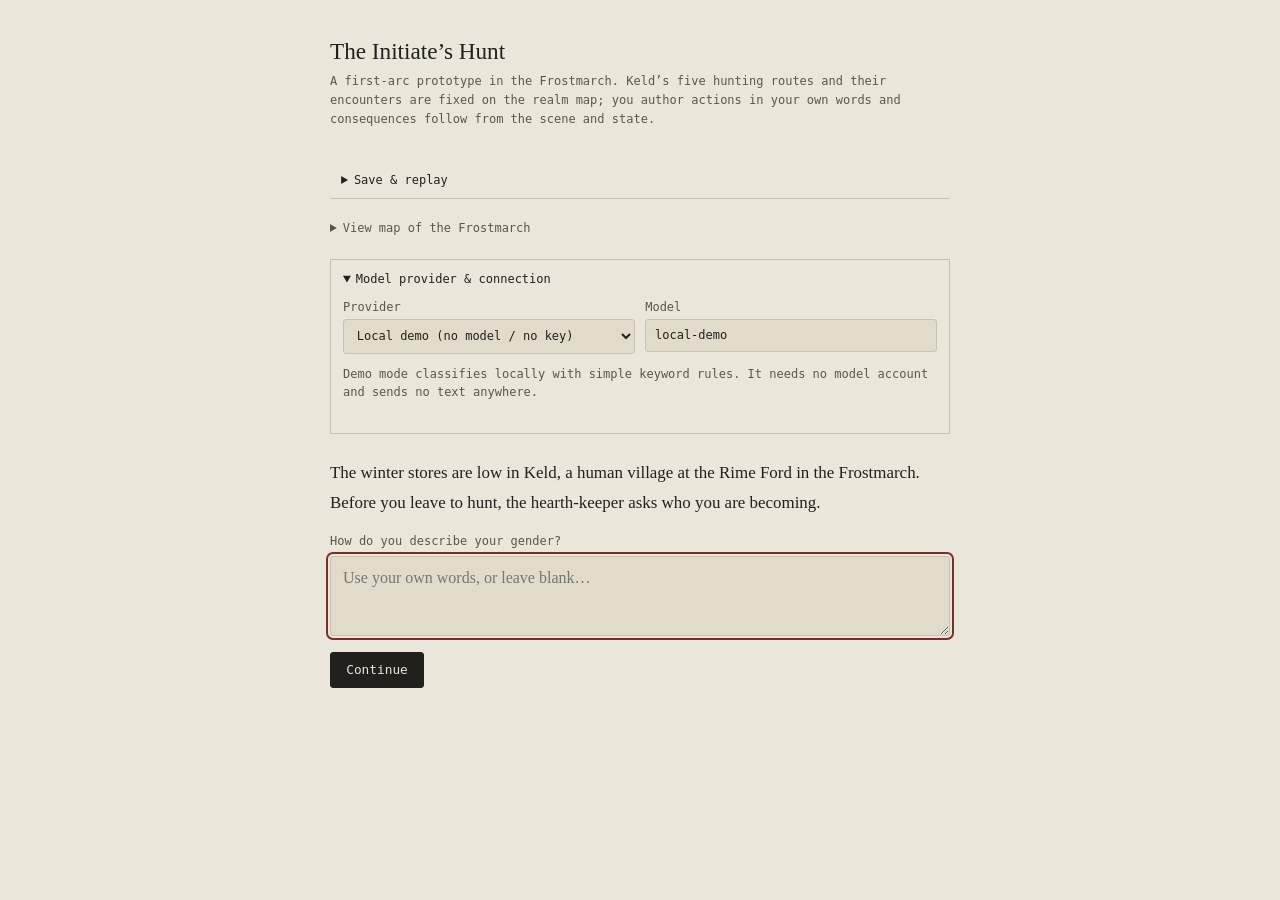
==== index.html @ 9d52b93b "refactor: split prototype into ES modules, add v0.2 rules and docs Split the single-file prototype i" ====
<!doctype html>
<html lang="en">

<head>
  <meta charset="utf-8">
  <meta name="viewport" content="width=device-width, initial-scale=1, viewport-fit=cover">
  <title>The Initiate’s Hunt — interactive fiction prototype</title>
  <link rel="stylesheet" href="styles.css">
</head>

<body>
  <main class="wrap">
    <header class="masthead">
      <h1>The Initiate’s Hunt</h1>
      <p class="note">A first-arc prototype in the Frostmarch. Keld’s five hunting routes and their encounters are fixed
        on the realm map; you author actions in your own words and consequences follow from the scene and state.</p>
    </header>

    <details class="run-tools">
      <summary>Save &amp; replay</summary>
      <div class="run-controls">
        <label for="run-seed">Run seed
          <input id="run-seed" autocomplete="off" spellcheck="false">
        </label>
        <button id="save-now" type="button">Save now</button>
        <button id="resume-run" type="button">Resume saved run</button>
        <button id="replay-seed" type="button">Start / replay this seed</button>
        <button id="new-run" type="button">New random run</button>
      </div>
      <p class="save-note" id="save-note" aria-live="polite">The story and draft auto-save on this device. The seed
        repeats random mutation rolls; model classifications may vary. API keys are never saved.</p>
    </details>

    <details class="realm-map">
      <summary>View map of the Frostmarch</summary>
      <img src="frostmarch-realm-map.svg" alt="Map of the Frostmarch showing Keld and five fixed hunting routes.">
      <p class="map-caption"><a href="frostmarch-realm-map.svg" target="_blank" rel="noopener">Open the full-size realm
          map</a></p>
    </details>

    <details class="provider" id="provider-panel" open>
      <summary>Model provider &amp; connection</summary>
      <div class="provider-grid">
        <label>Provider
          <select id="provider">
            <option value="demo">Local demo (no model / no key)</option>
            <option value="claude-app">Claude in-app</option>
            <option value="anthropic">Claude API</option>
            <option value="openai">OpenAI API</option>
            <option value="qwen">Qwen API</option>
            <option value="local">Local OpenAI-compatible model</option>
            <option value="jev">Jev classifier</option>
          </select>
        </label>
        <label>Model
          <input id="model" value="local-demo" autocomplete="off">
        </label>
        <label id="endpoint-wrap" hidden>API endpoint
          <input id="endpoint" value="" autocomplete="off" spellcheck="false">
        </label>
        <label id="key-wrap" hidden>API key
          <input id="api-key" type="password" placeholder="Enter key; kept for this tab only" autocomplete="off">
        </label>
      </div>
      <p class="provider-help" id="provider-help">Demo mode uses a small local keyword classifier. No story text leaves
        this page. Choose a hosted provider and enter your own API key to use that model.</p>
      <div class="provider-status" id="provider-status" aria-live="polite"></div>
    </details>

    <div id="transcript" role="log" aria-live="polite" aria-relevant="additions"></div>
    <div id="stats" class="stats" aria-live="polite" hidden></div>
    <div id="composer"></div>
  </main>

  <p id="boot-warning" class="boot-warning" hidden>
    This page uses JavaScript modules, which browsers block on <code>file://</code>. Serve the folder over HTTP
    (for example <code>python -m http.server 8000</code>) and open <code>http://localhost:8000/</code>.
  </p>
  <noscript>This prototype needs JavaScript enabled.</noscript>
  <script>
    if (location.protocol === 'file:') document.querySelector('#boot-warning').hidden = false;
  </script>
  <script type="module" src="src/main.js"></script>
</body>

</html>
---- styles.css ----
:root {
      --paper: #eae6da;
      --paper2: #e0dbcb;
      --ink: #21201c;
      --soft: #5b5748;
      --red: #7a2e2a;
      --rule: #c9c2ae;
      --serif: "Iowan Old Style", "Palatino Linotype", Palatino, Georgia, serif;
      --mono: ui-monospace, SFMono-Regular, Menlo, monospace
    }

    @media(prefers-color-scheme:dark) {
      :root {
        --paper: #1b1a16;
        --paper2: #242219;
        --ink: #e8e3d6;
        --soft: #b5ae9c;
        --red: #d98a80;
        --rule: #3a382f
      }
    }

    * {
      box-sizing: border-box
    }

    [hidden] {
      display: none !important
    }

    body {
      margin: 0;
      background: var(--paper);
      color: var(--ink);
      font-family: var(--serif)
    }

    .wrap {
      max-width: 660px;
      margin: auto;
      padding: 2.4rem 1.25rem 3rem
    }

    .masthead h1 {
      font-size: 1.45rem;
      font-weight: 500;
      margin: 0 0 .4rem
    }

    .note,
    .label,
    .status,
    .stats,
    .annotation,
    button {
      font-family: var(--mono)
    }

    .note {
      font-size: .75rem;
      line-height: 1.6;
      color: var(--soft);
      margin: 0 0 2rem
    }

    .scene {
      font-size: 1.06rem;
      line-height: 1.75;
      margin: 0 0 1rem
    }

    .player {
      color: var(--soft);
      font-style: italic
    }

    .bridge {
      color: var(--soft);
      font-style: italic
    }

    .annotation {
      font-size: .78rem;
      color: var(--red);
      border-left: 2px solid var(--red);
      padding-left: .75rem;
      margin: 1.2rem 0;
      line-height: 1.6
    }

    hr {
      border: 0;
      border-top: 1px solid var(--rule);
      margin: 2rem 0
    }

    .label {
      display: block;
      font-size: .75rem;
      color: var(--soft);
      margin-bottom: .5rem
    }

    textarea {
      width: 100%;
      min-height: 5rem;
      resize: vertical;
      padding: .75rem;
      background: var(--paper2);
      color: var(--ink);
      border: 1px solid var(--rule);
      border-radius: 3px;
      font: 1rem var(--serif)
    }

    textarea:focus {
      outline: 2px solid var(--red);
      outline-offset: 1px
    }

    .row {
      margin-top: .75rem;
      display: flex;
      gap: .65rem;
      flex-wrap: wrap
    }

    button {
      font-size: .8rem;
      cursor: pointer;
      border: 1px solid var(--rule);
      border-radius: 3px;
      padding: .6rem .95rem;
      background: var(--paper2);
      color: var(--ink)
    }

    button.primary {
      background: var(--ink);
      color: var(--paper);
      border-color: var(--ink)
    }

    button:focus-visible,
    textarea:focus-visible,
    select:focus-visible,
    input:focus-visible {
      outline: 2px solid var(--red);
      outline-offset: 2px
    }

    button:disabled {
      opacity: .5;
      cursor: default
    }

    .status {
      font-size: .72rem;
      color: var(--red);
      min-height: 1.2em;
      margin-top: .6rem
    }

    .stats {
      font-size: .7rem;
      color: var(--soft);
      display: flex;
      flex-wrap: wrap;
      gap: .55rem 1.1rem;
      border-top: 1px solid var(--rule);
      padding-top: 1rem;
      margin: 1.5rem 0
    }

    .stats span {
      white-space: nowrap
    }

    .end {
      padding: .9rem 1rem;
      border-left: 2px solid var(--red);
      background: var(--paper2);
      line-height: 1.7
    }

    details.realm-map {
      margin: 0 0 1.5rem;
      font: .75rem var(--mono)
    }

    details.realm-map summary {
      cursor: pointer;
      color: var(--soft)
    }

    details.realm-map img {
      display: block;
      width: 100%;
      height: auto;
      margin-top: .75rem;
      border: 1px solid var(--rule)
    }

    .map-caption {
      margin: .5rem 0 0
    }

    .map-caption a {
      color: var(--red)
    }

    details.provider {
      font: .75rem var(--mono);
      border: 1px solid var(--rule);
      padding: .75rem;
      margin: 0 0 1.5rem;
      color: var(--soft)
    }

    details.provider summary {
      cursor: pointer;
      color: var(--ink)
    }

    .provider-grid {
      display: grid;
      grid-template-columns: 1fr 1fr;
      gap: .65rem;
      margin-top: .85rem
    }

    .provider-grid label {
      display: block
    }

    .provider-grid select,
    .provider-grid input {
      width: 100%;
      margin-top: .3rem;
      padding: .55rem;
      background: var(--paper2);
      color: var(--ink);
      border: 1px solid var(--rule);
      border-radius: 3px;
      font: .75rem var(--mono)
    }

    .provider-help {
      line-height: 1.5;
      margin: .7rem 0 0
    }

    .provider-status {
      min-height: 1em;
      margin-top: .5rem;
      color: var(--red)
    }

    @media(max-width:540px) {
      .provider-grid {
        grid-template-columns: 1fr
      }
    }

    details.run-tools {
      font: .75rem var(--mono);
      margin: 0 0 1.4rem;
      padding: .7rem;
      border-bottom: 1px solid var(--rule);
      color: var(--soft)
    }

    details.run-tools summary {
      cursor: pointer;
      color: var(--ink)
    }

    .run-controls {
      display: flex;
      gap: .5rem;
      flex-wrap: wrap;
      align-items: end;
      margin-top: .7rem
    }

    .run-controls label {
      font-size: .7rem;
      flex: 1 1 180px
    }

    .run-controls input {
      display: block;
      width: 100%;
      margin-top: .3rem;
      padding: .5rem;
      background: var(--paper2);
      color: var(--ink);
      border: 1px solid var(--rule);
      border-radius: 3px;
      font: .75rem var(--mono)
    }

    .run-controls button {
      font-size: .7rem;
      padding: .5rem .7rem
    }

    .save-note {
      font-size: .68rem;
      line-height: 1.5;
      min-height: 1em;
      margin: .55rem 0 0
    }

    .boot-warning {
      max-width: 660px;
      margin: 0 auto 2rem;
      padding: .9rem 1rem;
      border-left: 2px solid var(--red);
      background: var(--paper2);
      font: .75rem/1.6 var(--mono);
      color: var(--ink)
    }

    .boot-warning code {
      font: inherit;
      color: var(--red)
    }

    .fallback {
      margin-top: 1rem;
      padding: .85rem;
      border: 1px dashed var(--rule);
      background: var(--paper2)
    }

    .fallback-note {
      font: .72rem var(--mono);
      line-height: 1.55;
      color: var(--soft);
      margin: 0 0 .3rem
    }

    .fallback-group {
      margin-top: .7rem
    }

    .fallback-actions {
      margin-top: 1rem
    }

    button.chip {
      font-size: .7rem;
      padding: .45rem .65rem;
      border-radius: 999px
    }

    button.chip.active {
      background: var(--red);
      border-color: var(--red);
      color: var(--paper)
    }
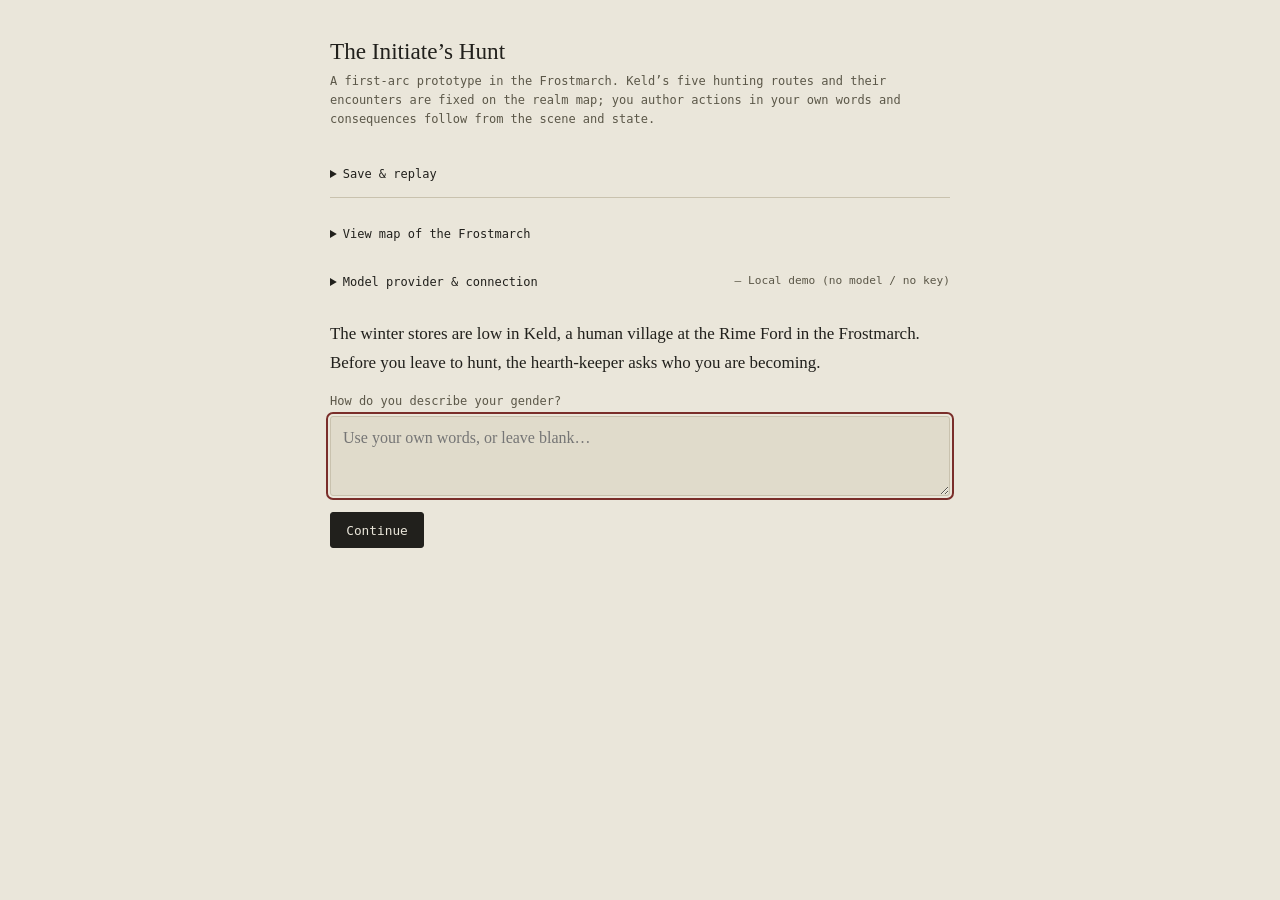
==== commit a3504f31: "feat: approach beats, specialty moves, faction-gated parley, smoke suite Add a deterministic approac" ====
--- a/index.html
+++ b/index.html
@@ -38,8 +38,8 @@
           map</a></p>
     </details>
 
-    <details class="provider" id="provider-panel" open>
-      <summary>Model provider &amp; connection</summary>
+    <details class="provider" id="provider-panel">
+      <summary>Model provider &amp; connection <span class="provider-name" id="provider-name"></span></summary>
       <div class="provider-grid">
         <label>Provider
           <select id="provider">
--- a/styles.css
+++ b/styles.css
@@ -1,362 +1,363 @@
 :root {
-      --paper: #eae6da;
-      --paper2: #e0dbcb;
-      --ink: #21201c;
-      --soft: #5b5748;
-      --red: #7a2e2a;
-      --rule: #c9c2ae;
-      --serif: "Iowan Old Style", "Palatino Linotype", Palatino, Georgia, serif;
-      --mono: ui-monospace, SFMono-Regular, Menlo, monospace
-    }
-
-    @media(prefers-color-scheme:dark) {
-      :root {
-        --paper: #1b1a16;
-        --paper2: #242219;
-        --ink: #e8e3d6;
-        --soft: #b5ae9c;
-        --red: #d98a80;
-        --rule: #3a382f
-      }
-    }
-
-    * {
-      box-sizing: border-box
-    }
-
-    [hidden] {
-      display: none !important
-    }
-
-    body {
-      margin: 0;
-      background: var(--paper);
-      color: var(--ink);
-      font-family: var(--serif)
-    }
-
-    .wrap {
-      max-width: 660px;
-      margin: auto;
-      padding: 2.4rem 1.25rem 3rem
-    }
-
-    .masthead h1 {
-      font-size: 1.45rem;
-      font-weight: 500;
-      margin: 0 0 .4rem
-    }
-
-    .note,
-    .label,
-    .status,
-    .stats,
-    .annotation,
-    button {
-      font-family: var(--mono)
-    }
-
-    .note {
-      font-size: .75rem;
-      line-height: 1.6;
-      color: var(--soft);
-      margin: 0 0 2rem
-    }
-
-    .scene {
-      font-size: 1.06rem;
-      line-height: 1.75;
-      margin: 0 0 1rem
-    }
-
-    .player {
-      color: var(--soft);
-      font-style: italic
-    }
-
-    .bridge {
-      color: var(--soft);
-      font-style: italic
-    }
-
-    .annotation {
-      font-size: .78rem;
-      color: var(--red);
-      border-left: 2px solid var(--red);
-      padding-left: .75rem;
-      margin: 1.2rem 0;
-      line-height: 1.6
-    }
-
-    hr {
-      border: 0;
-      border-top: 1px solid var(--rule);
-      margin: 2rem 0
-    }
-
-    .label {
-      display: block;
-      font-size: .75rem;
-      color: var(--soft);
-      margin-bottom: .5rem
-    }
-
-    textarea {
-      width: 100%;
-      min-height: 5rem;
-      resize: vertical;
-      padding: .75rem;
-      background: var(--paper2);
-      color: var(--ink);
-      border: 1px solid var(--rule);
-      border-radius: 3px;
-      font: 1rem var(--serif)
-    }
-
-    textarea:focus {
-      outline: 2px solid var(--red);
-      outline-offset: 1px
-    }
-
-    .row {
-      margin-top: .75rem;
-      display: flex;
-      gap: .65rem;
-      flex-wrap: wrap
-    }
-
-    button {
-      font-size: .8rem;
-      cursor: pointer;
-      border: 1px solid var(--rule);
-      border-radius: 3px;
-      padding: .6rem .95rem;
-      background: var(--paper2);
-      color: var(--ink)
-    }
-
-    button.primary {
-      background: var(--ink);
-      color: var(--paper);
-      border-color: var(--ink)
-    }
-
-    button:focus-visible,
-    textarea:focus-visible,
-    select:focus-visible,
-    input:focus-visible {
-      outline: 2px solid var(--red);
-      outline-offset: 2px
-    }
-
-    button:disabled {
-      opacity: .5;
-      cursor: default
-    }
-
-    .status {
-      font-size: .72rem;
-      color: var(--red);
-      min-height: 1.2em;
-      margin-top: .6rem
-    }
-
-    .stats {
-      font-size: .7rem;
-      color: var(--soft);
-      display: flex;
-      flex-wrap: wrap;
-      gap: .55rem 1.1rem;
-      border-top: 1px solid var(--rule);
-      padding-top: 1rem;
-      margin: 1.5rem 0
-    }
-
-    .stats span {
-      white-space: nowrap
-    }
-
-    .end {
-      padding: .9rem 1rem;
-      border-left: 2px solid var(--red);
-      background: var(--paper2);
-      line-height: 1.7
-    }
-
-    details.realm-map {
-      margin: 0 0 1.5rem;
-      font: .75rem var(--mono)
-    }
-
-    details.realm-map summary {
-      cursor: pointer;
-      color: var(--soft)
-    }
-
-    details.realm-map img {
-      display: block;
-      width: 100%;
-      height: auto;
-      margin-top: .75rem;
-      border: 1px solid var(--rule)
-    }
-
-    .map-caption {
-      margin: .5rem 0 0
-    }
-
-    .map-caption a {
-      color: var(--red)
-    }
-
-    details.provider {
-      font: .75rem var(--mono);
-      border: 1px solid var(--rule);
-      padding: .75rem;
-      margin: 0 0 1.5rem;
-      color: var(--soft)
-    }
-
-    details.provider summary {
-      cursor: pointer;
-      color: var(--ink)
-    }
-
-    .provider-grid {
-      display: grid;
-      grid-template-columns: 1fr 1fr;
-      gap: .65rem;
-      margin-top: .85rem
-    }
-
-    .provider-grid label {
-      display: block
-    }
-
-    .provider-grid select,
-    .provider-grid input {
-      width: 100%;
-      margin-top: .3rem;
-      padding: .55rem;
-      background: var(--paper2);
-      color: var(--ink);
-      border: 1px solid var(--rule);
-      border-radius: 3px;
-      font: .75rem var(--mono)
-    }
-
-    .provider-help {
-      line-height: 1.5;
-      margin: .7rem 0 0
-    }
-
-    .provider-status {
-      min-height: 1em;
-      margin-top: .5rem;
-      color: var(--red)
-    }
-
-    @media(max-width:540px) {
-      .provider-grid {
-        grid-template-columns: 1fr
-      }
-    }
-
-    details.run-tools {
-      font: .75rem var(--mono);
-      margin: 0 0 1.4rem;
-      padding: .7rem;
-      border-bottom: 1px solid var(--rule);
-      color: var(--soft)
-    }
-
-    details.run-tools summary {
-      cursor: pointer;
-      color: var(--ink)
-    }
-
-    .run-controls {
-      display: flex;
-      gap: .5rem;
-      flex-wrap: wrap;
-      align-items: end;
-      margin-top: .7rem
-    }
-
-    .run-controls label {
-      font-size: .7rem;
-      flex: 1 1 180px
-    }
-
-    .run-controls input {
-      display: block;
-      width: 100%;
-      margin-top: .3rem;
-      padding: .5rem;
-      background: var(--paper2);
-      color: var(--ink);
-      border: 1px solid var(--rule);
-      border-radius: 3px;
-      font: .75rem var(--mono)
-    }
-
-    .run-controls button {
-      font-size: .7rem;
-      padding: .5rem .7rem
-    }
-
-    .save-note {
-      font-size: .68rem;
-      line-height: 1.5;
-      min-height: 1em;
-      margin: .55rem 0 0
-    }
-
-    .boot-warning {
-      max-width: 660px;
-      margin: 0 auto 2rem;
-      padding: .9rem 1rem;
-      border-left: 2px solid var(--red);
-      background: var(--paper2);
-      font: .75rem/1.6 var(--mono);
-      color: var(--ink)
-    }
-
-    .boot-warning code {
-      font: inherit;
-      color: var(--red)
-    }
-
-    .fallback {
-      margin-top: 1rem;
-      padding: .85rem;
-      border: 1px dashed var(--rule);
-      background: var(--paper2)
-    }
-
-    .fallback-note {
-      font: .72rem var(--mono);
-      line-height: 1.55;
-      color: var(--soft);
-      margin: 0 0 .3rem
-    }
-
-    .fallback-group {
-      margin-top: .7rem
-    }
-
-    .fallback-actions {
-      margin-top: 1rem
-    }
-
-    button.chip {
-      font-size: .7rem;
-      padding: .45rem .65rem;
-      border-radius: 999px
-    }
-
-    button.chip.active {
-      background: var(--red);
-      border-color: var(--red);
-      color: var(--paper)
-    }
+  --paper: #eae6da;
+  --paper2: #e0dbcb;
+  --ink: #21201c;
+  --soft: #5b5748;
+  --red: #7a2e2a;
+  --rule: #c9c2ae;
+  --serif: "Iowan Old Style", "Palatino Linotype", Palatino, Georgia, serif;
+  --mono: ui-monospace, SFMono-Regular, Menlo, monospace
+}
+
+@media(prefers-color-scheme:dark) {
+  :root {
+    --paper: #1b1a16;
+    --paper2: #242219;
+    --ink: #e8e3d6;
+    --soft: #b5ae9c;
+    --red: #d98a80;
+    --rule: #3a382f
+  }
+}
+
+* {
+  box-sizing: border-box
+}
+
+[hidden] {
+  display: none !important
+}
+
+body {
+  margin: 0;
+  background: var(--paper);
+  color: var(--ink);
+  font-family: var(--serif)
+}
+
+.wrap {
+  max-width: 660px;
+  margin: auto;
+  padding: 2.4rem 1.25rem 3rem
+}
+
+.masthead h1 {
+  font-size: 1.45rem;
+  font-weight: 500;
+  margin: 0 0 .4rem
+}
+
+.note,
+.label,
+.status,
+.stats,
+.annotation,
+button {
+  font-family: var(--mono)
+}
+
+.note {
+  font-size: .75rem;
+  line-height: 1.6;
+  color: var(--soft);
+  margin: 0 0 2rem
+}
+
+.scene {
+  font-size: 1.06rem;
+  line-height: 1.75;
+  margin: 0 0 1rem
+}
+
+.player {
+  color: var(--soft);
+  font-style: italic
+}
+
+.bridge {
+  color: var(--soft);
+  font-style: italic
+}
+
+.annotation {
+  font-size: .78rem;
+  color: var(--red);
+  border-left: 2px solid var(--red);
+  padding-left: .75rem;
+  margin: 1.2rem 0;
+  line-height: 1.6
+}
+
+hr {
+  border: 0;
+  border-top: 1px solid var(--rule);
+  margin: 2rem 0
+}
+
+.label {
+  display: block;
+  font-size: .75rem;
+  color: var(--soft);
+  margin-bottom: .5rem
+}
+
+textarea {
+  width: 100%;
+  min-height: 5rem;
+  resize: vertical;
+  padding: .75rem;
+  background: var(--paper2);
+  color: var(--ink);
+  border: 1px solid var(--rule);
+  border-radius: 3px;
+  font: 1rem var(--serif)
+}
+
+textarea:focus {
+  outline: 2px solid var(--red);
+  outline-offset: 1px
+}
+
+.row {
+  margin-top: .75rem;
+  display: flex;
+  gap: .65rem;
+  flex-wrap: wrap
+}
+
+button {
+  font-size: .8rem;
+  cursor: pointer;
+  border: 1px solid var(--rule);
+  border-radius: 3px;
+  padding: .6rem .95rem;
+  background: var(--paper2);
+  color: var(--ink)
+}
+
+button.primary {
+  background: var(--ink);
+  color: var(--paper);
+  border-color: var(--ink)
+}
+
+button:focus-visible,
+textarea:focus-visible,
+select:focus-visible,
+input:focus-visible {
+  outline: 2px solid var(--red);
+  outline-offset: 2px
+}
+
+button:disabled {
+  opacity: .5;
+  cursor: default
+}
+
+.status {
+  font-size: .72rem;
+  color: var(--red);
+  min-height: 1.2em;
+  margin-top: .6rem
+}
+
+.stats {
+  font-size: .7rem;
+  color: var(--soft);
+  display: flex;
+  flex-wrap: wrap;
+  gap: .55rem 1.1rem;
+  border-top: 1px solid var(--rule);
+  padding-top: 1rem;
+  margin: 1.5rem 0
+}
+
+.stats span {
+  white-space: nowrap
+}
+
+.end {
+  padding: .9rem 1rem;
+  border-left: 2px solid var(--red);
+  background: var(--paper2);
+  line-height: 1.7
+}
+
+details.run-tools,
+details.realm-map,
+details.provider {
+  margin: 0 0 1.5rem;
+  font: .75rem/1.5 var(--mono);
+  color: var(--soft)
+}
+
+/* All three disclosures share one left edge and one marker position. */
+details.run-tools > summary,
+details.realm-map > summary,
+details.provider > summary {
+  cursor: pointer;
+  color: var(--ink);
+  padding: .2rem 0
+}
+
+details.run-tools[open] > summary,
+details.provider[open] > summary {
+  margin-bottom: .85rem
+}
+
+.provider-name {
+  float: right;
+  color: var(--soft);
+  font-size: .7rem
+}
+
+.provider-name::before {
+  content: "— "
+}
+
+details.realm-map img {
+  display: block;
+  width: 100%;
+  height: auto;
+  margin-top: .75rem;
+  border: 1px solid var(--rule)
+}
+
+.map-caption {
+  margin: .5rem 0 0
+}
+
+.map-caption a {
+  color: var(--red)
+}
+
+.provider-grid {
+  display: grid;
+  grid-template-columns: 1fr 1fr;
+  gap: .65rem;
+  margin-top: .85rem
+}
+
+.provider-grid label {
+  display: block
+}
+
+.provider-grid select,
+.provider-grid input {
+  width: 100%;
+  margin-top: .3rem;
+  padding: .55rem;
+  background: var(--paper2);
+  color: var(--ink);
+  border: 1px solid var(--rule);
+  border-radius: 3px;
+  font: .75rem var(--mono)
+}
+
+.provider-help {
+  line-height: 1.5;
+  margin: .7rem 0 0
+}
+
+.provider-status {
+  min-height: 1em;
+  margin-top: .5rem;
+  color: var(--red)
+}
+
+@media(max-width:540px) {
+  .provider-grid {
+    grid-template-columns: 1fr
+  }
+}
+
+details.run-tools {
+  border-bottom: 1px solid var(--rule);
+  padding-bottom: .7rem
+}
+
+.run-controls {
+  display: flex;
+  gap: .5rem;
+  flex-wrap: wrap;
+  align-items: end;
+  margin-top: .7rem
+}
+
+.run-controls label {
+  font-size: .7rem;
+  flex: 1 1 180px
+}
+
+.run-controls input {
+  display: block;
+  width: 100%;
+  margin-top: .3rem;
+  padding: .5rem;
+  background: var(--paper2);
+  color: var(--ink);
+  border: 1px solid var(--rule);
+  border-radius: 3px;
+  font: .75rem var(--mono)
+}
+
+.run-controls button {
+  font-size: .7rem;
+  padding: .5rem .7rem
+}
+
+.save-note {
+  font-size: .68rem;
+  line-height: 1.5;
+  min-height: 1em;
+  margin: .55rem 0 0
+}
+
+.boot-warning {
+  max-width: 660px;
+  margin: 0 auto 2rem;
+  padding: .9rem 1rem;
+  border-left: 2px solid var(--red);
+  background: var(--paper2);
+  font: .75rem/1.6 var(--mono);
+  color: var(--ink)
+}
+
+.boot-warning code {
+  font: inherit;
+  color: var(--red)
+}
+
+.fallback {
+  margin-top: 1rem;
+  padding: .85rem;
+  border: 1px dashed var(--rule);
+  background: var(--paper2)
+}
+
+.fallback-note {
+  font: .72rem var(--mono);
+  line-height: 1.55;
+  color: var(--soft);
+  margin: 0 0 .3rem
+}
+
+.fallback-group {
+  margin-top: .7rem
+}
+
+.fallback-actions {
+  margin-top: 1rem
+}
+
+button.chip {
+  font-size: .7rem;
+  padding: .45rem .65rem;
+  border-radius: 999px
+}
+
+button.chip.active {
+  background: var(--red);
+  border-color: var(--red);
+  color: var(--paper)
+}
